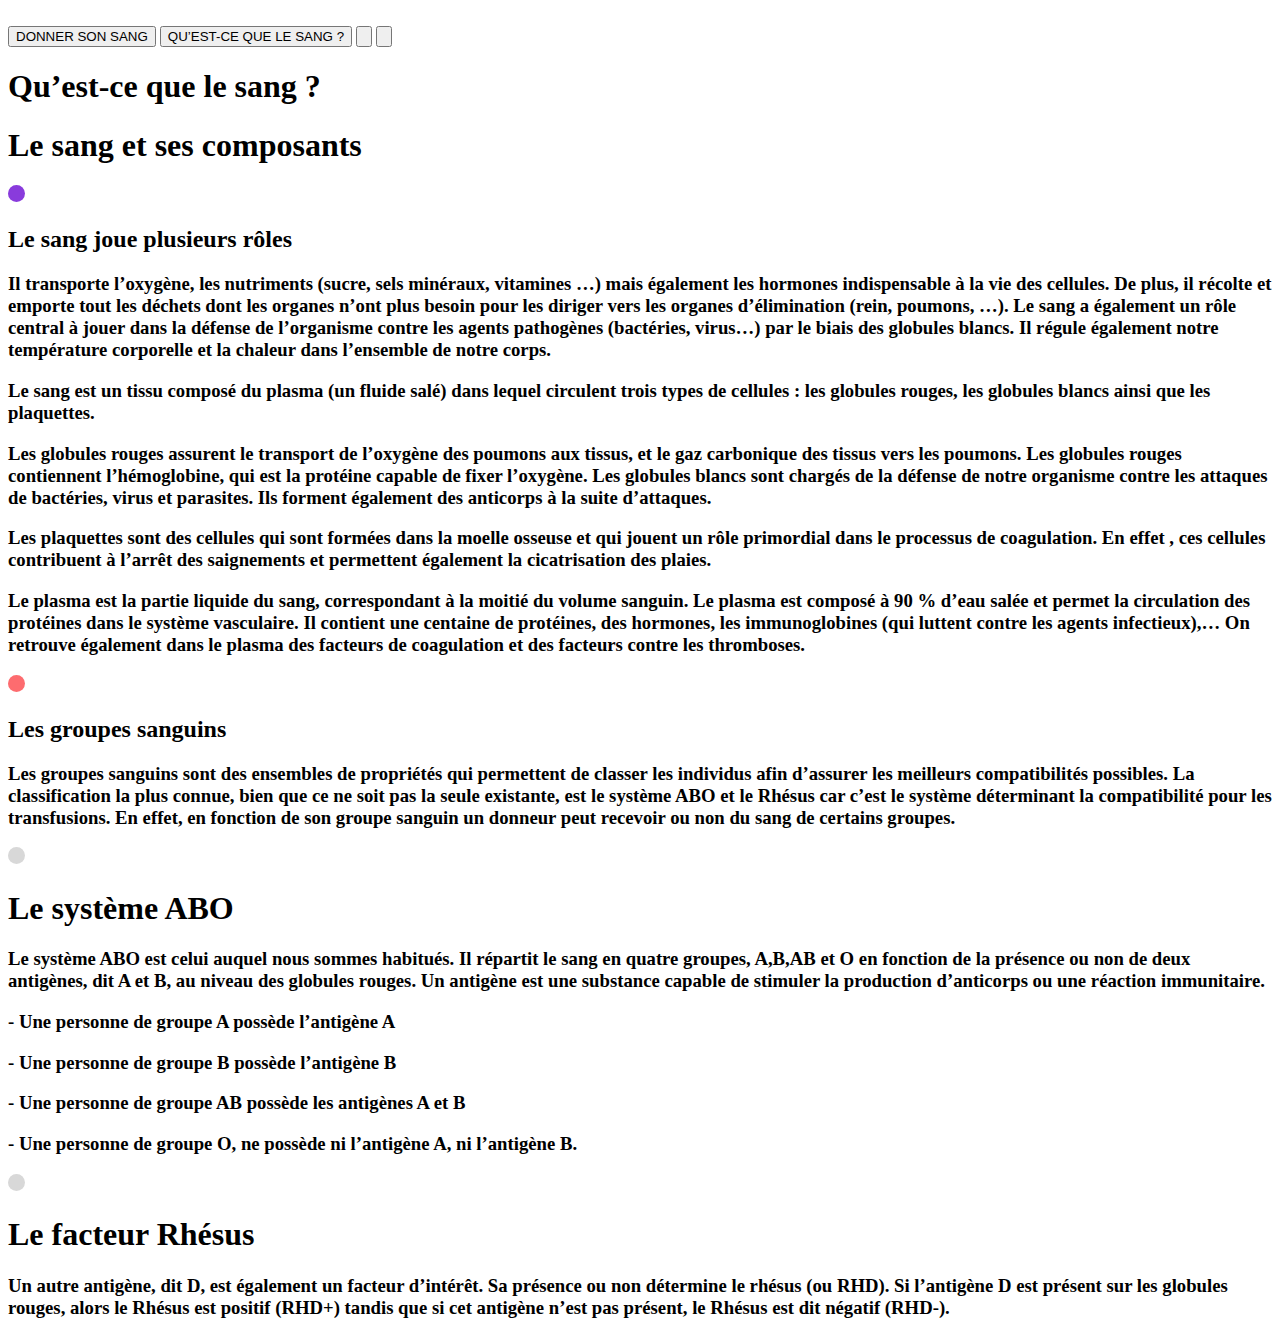
==== alias.html @ 07d772f9 "test3" ====
<!DOCTYPE html>



<html lang="fr">
	<body>
		<head>
			<link rel="stylesheet" href="alias.CSS" />
			<meta charset="utf-8" />
	        <title>A SANG % PREVENTION</title>
	        <link rel="preconnect" href="https://fonts.googleapis.com">
			<link rel="preconnect" href="https://fonts.gstatic.com" crossorigin>
			<link href="https://fonts.googleapis.com/css2?family=Roboto:wght@100;300;400&display=swap" rel="stylesheet">
		</head>

		<div id="intro">
			<header>
				<img src="">
				<nav>
					<a href="index.html"><input type="button" value="DONNER SON SANG" id="survey"></a>
					<a href="alias.html"><input type="button" value="QU’EST-CE QUE LE SANG ?" id="survey"></a>
					<a href="http://x.com/"><input type="button" id="insta"></a>
					<a href="https://www.facebook.com/profile.php?id=100058751013026"><input type="button" id="twitter"></a>
				</nav>
			</header>

			<div id="title">
				<h1 id=title1>Qu’est-ce que le sang ?</h1>
				<h1 id=title2>Le sang et ses composants</h1>
			</div>
		</div>

		<div id="content">
			<div id="content1">
				<div id="role">
					<img src="Ellipse1.svg">
					<h2>Le sang joue plusieurs rôles</h2>
				</div>
				<h3>
					Il transporte l’oxygène, les nutriments (sucre, sels minéraux, vitamines …) mais également les hormones indispensable à la vie des cellules. De plus, il récolte et emporte tout les déchets dont les organes n’ont plus besoin pour les diriger vers les organes d’élimination (rein, poumons, …). Le sang a également un rôle central à jouer dans la défense de l’organisme contre les agents pathogènes (bactéries, virus…) par le biais des globules blancs. Il régule également notre température corporelle et la chaleur dans l’ensemble de notre corps. 

				</h3>
				<h3>				
					Le sang est un tissu composé du plasma (un fluide salé) dans lequel circulent trois types de cellules : les globules rouges, les globules blancs ainsi que les plaquettes.
				</h3>
				<h3>
					Les globules rouges assurent le transport de l’oxygène des poumons aux tissus, et le gaz carbonique des tissus vers les poumons. Les globules rouges contiennent l’hémoglobine, qui est la protéine capable de fixer l’oxygène. 
					Les globules blancs sont chargés de la défense de notre organisme contre les attaques de bactéries, virus et parasites. Ils forment également des anticorps à la suite d’attaques.
				</h3>
				<h3>
					Les plaquettes sont des cellules qui sont formées dans la moelle osseuse et qui jouent un rôle primordial dans le processus de coagulation. En effet , ces cellules contribuent à l’arrêt des saignements et permettent également la cicatrisation des plaies. 
				</h3>
				<h3>
					Le plasma est la partie liquide du sang, correspondant à la moitié du volume sanguin. Le plasma est composé à 90 % d’eau salée et permet la circulation des protéines dans le système vasculaire. Il contient une centaine de protéines, des hormones, les immunoglobines (qui luttent contre les agents infectieux),… On retrouve également dans le plasma des facteurs de coagulation et des facteurs contre les thromboses.
				</h3>
			</div>
			<div id="content1">
				<div id="groupesanguins">
					<img src="Ellipse2.svg">
					<h2>Les groupes sanguins</h2>
				</div>
				<h3>Les groupes sanguins sont des ensembles de propriétés qui permettent de classer les individus afin
					d’assurer les meilleurs compatibilités possibles. La classification la plus connue, bien que ce ne soit
					pas la seule existante, est le système ABO et le Rhésus car c’est le système déterminant la
					compatibilité pour les transfusions. En effet, en fonction de son groupe sanguin un donneur peut
					recevoir ou non du sang de certains groupes.
				</h3>
			</div>

			<div id="content2">
				<div>
					<div>
						<img src="Ellipse3.svg">
						<h1>Le système ABO</h1>
					</div>
					<h3>
						Le système ABO est celui auquel nous sommes habitués. Il répartit le sang en quatre groupes, A,B,AB et O en
						fonction de la présence ou non de deux antigènes, dit A et B, au niveau des globules rouges. Un antigène est une
						substance capable de stimuler la production d’anticorps ou une réaction immunitaire.
					</h3>
					<h3>- Une personne de groupe A possède l’antigène A</h3>
					<h3>- Une personne de groupe B possède l’antigène B</h3>
					<h3>- Une personne de groupe AB possède les antigènes A et B</h3>
					<h3>- Une personne de groupe O, ne possède ni l’antigène A, ni l’antigène B.</h3>
				</div>

				<div>
					<div>
						<img src="Ellipse3.svg">
						<h1>Le facteur Rhésus</h1>
					</div>
					<h3>
						Un autre antigène, dit D, est également un facteur d’intérêt. Sa présence ou non détermine le rhésus (ou RHD). Si
						l’antigène D est présent sur les globules rouges, alors le Rhésus est positif (RHD+) tandis que si cet antigène
						n’est pas présent, le Rhésus est dit négatif (RHD-).
					</h3>
				</div>
			</div>
		</div>
	</body>
</html>
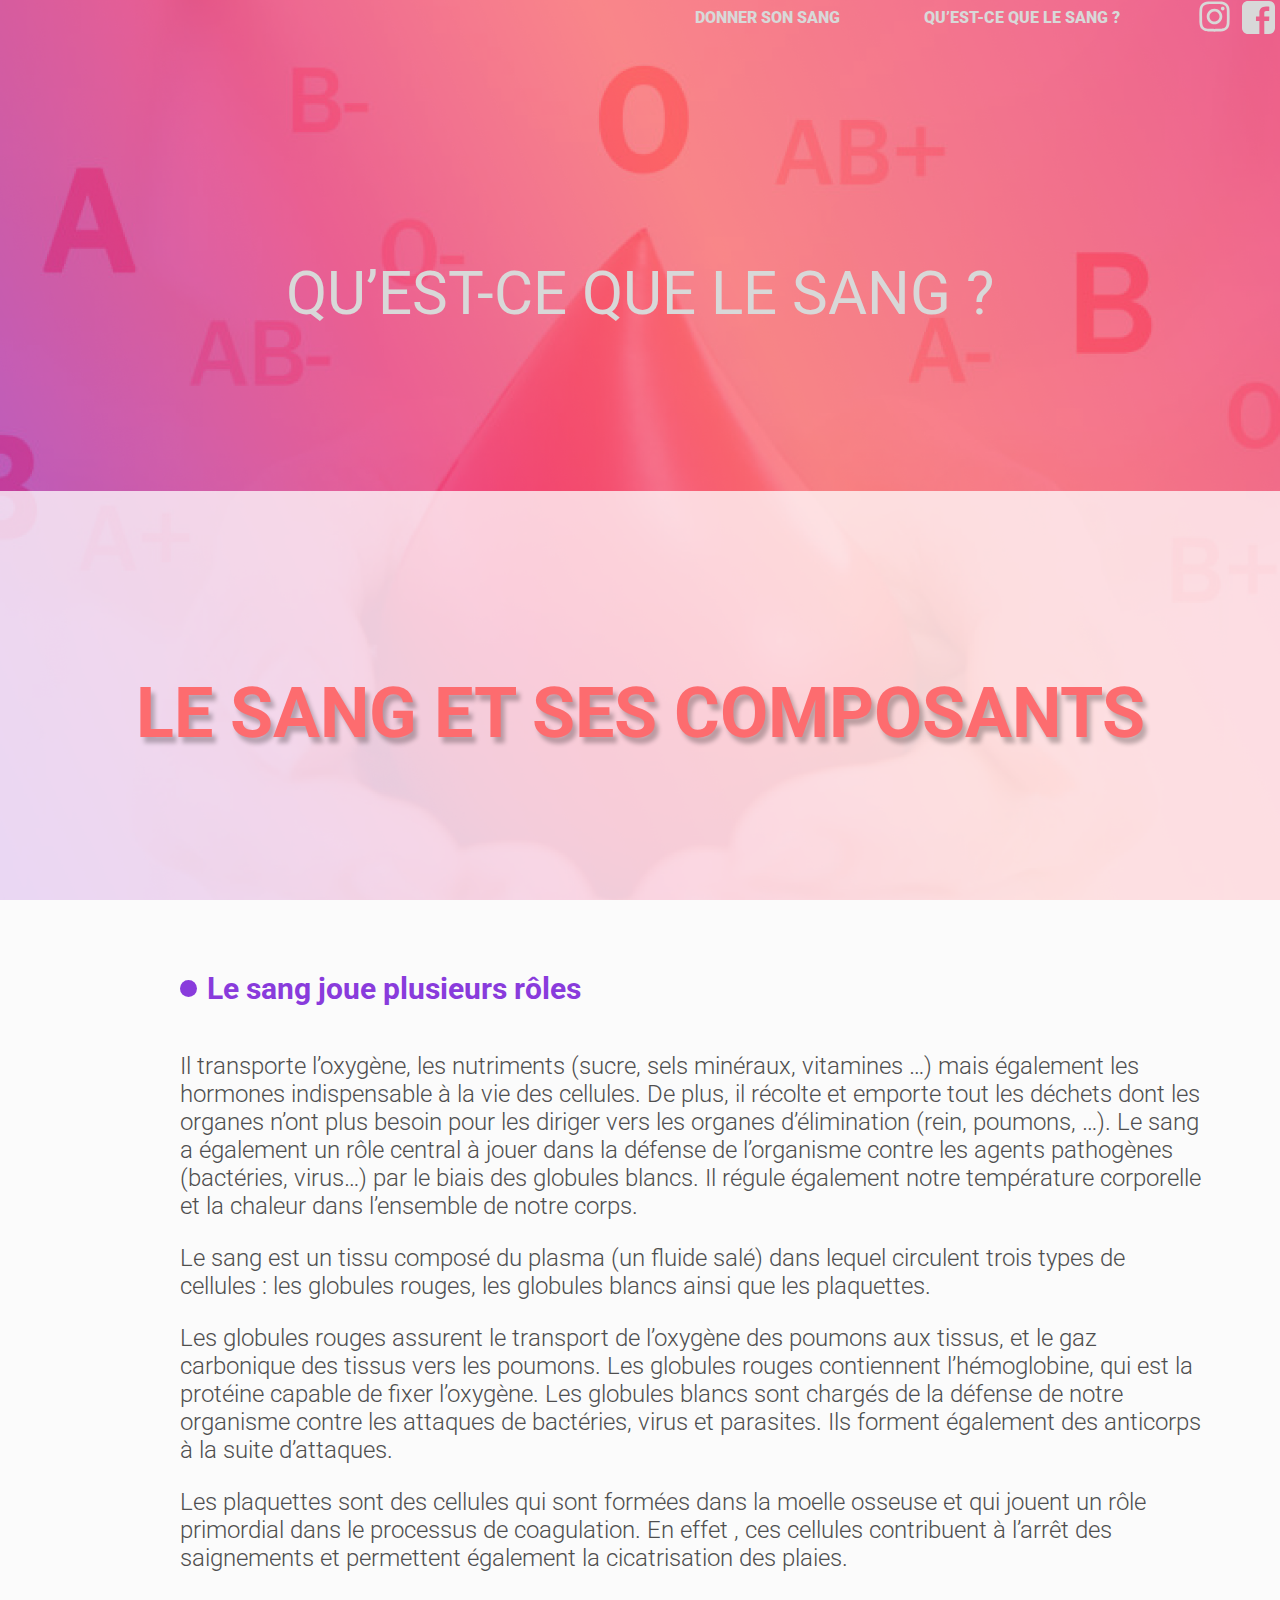
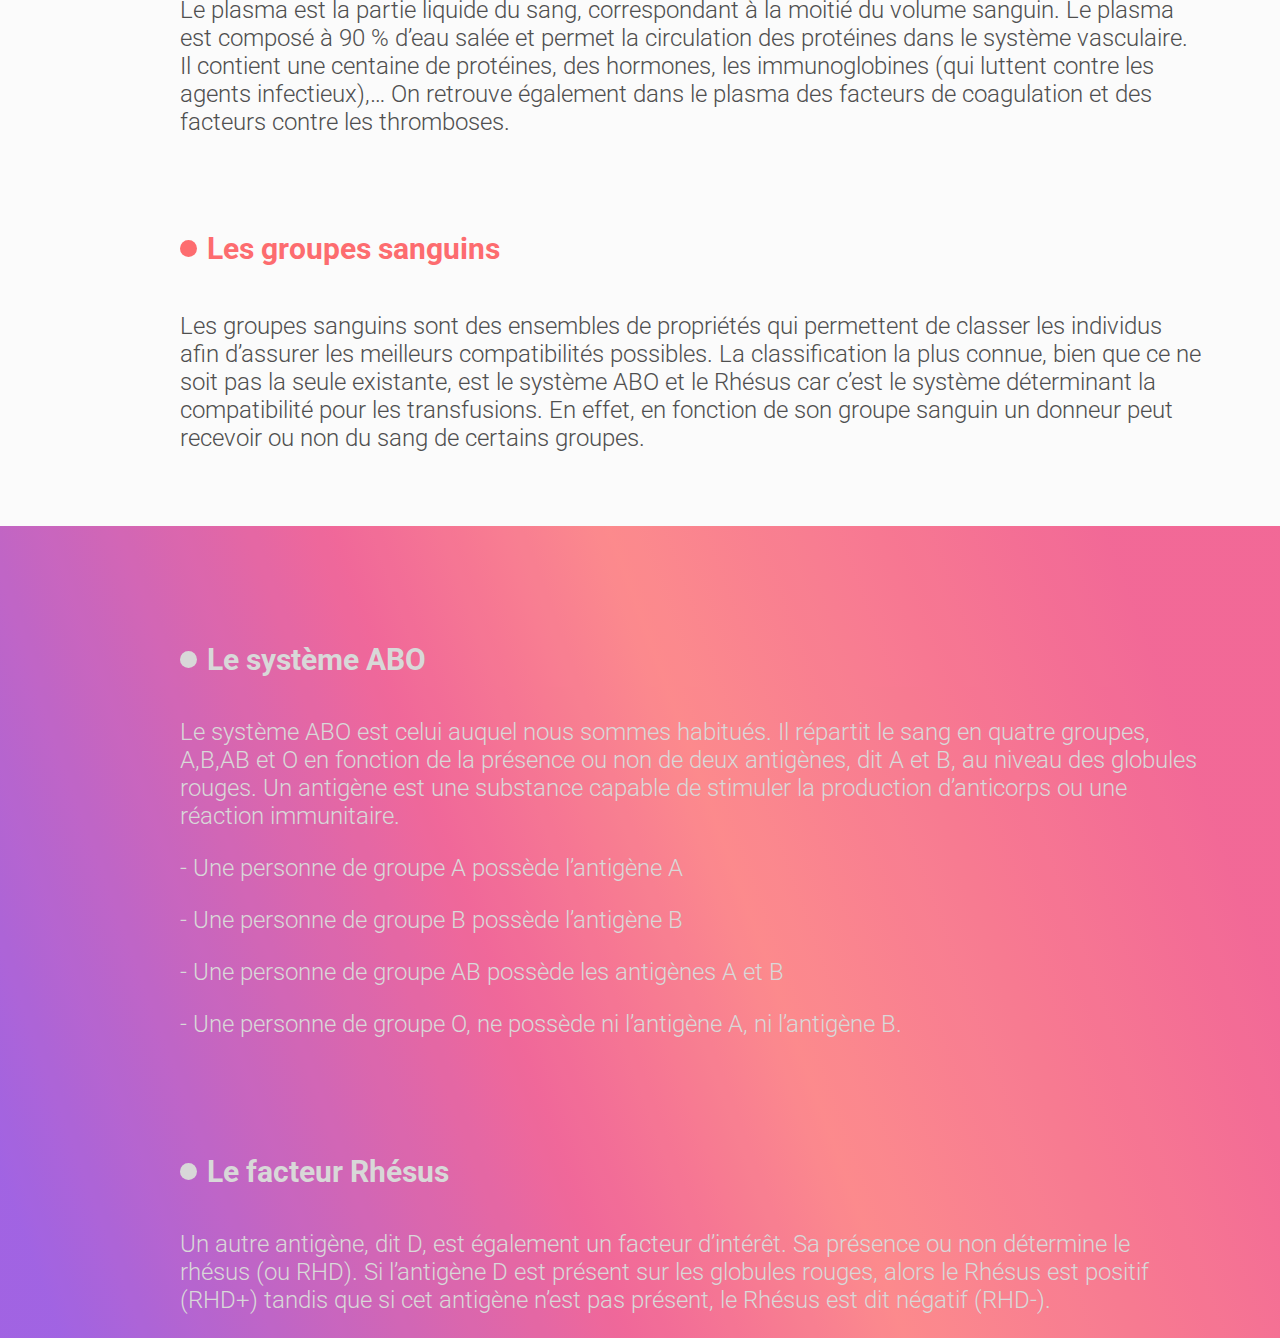
==== commit a42fd87d: "test" ====
--- a/alias.html
+++ b/alias.html
@@ -5,7 +5,7 @@
 <html lang="fr">
 	<body>
 		<head>
-			<link rel="stylesheet" href="alias.CSS" />
+			<link rel="stylesheet" href="alias.css" />
 			<meta charset="utf-8" />
 	        <title>A SANG % PREVENTION</title>
 	        <link rel="preconnect" href="https://fonts.googleapis.com">
--- a/alias.css
+++ b/alias.css
@@ -0,0 +1,264 @@
+body
+{
+	margin: 0px;
+	background-color: #FBFBFB;
+}
+
+
+#intro
+{
+	width: 100%;
+	background-image: url(background.png);
+    background-repeat: no-repeat;
+    background-position: center;
+    background-size: cover;
+    height: 100vh;
+}
+
+
+
+
+header
+{
+	display: flex;
+	flex-direction: row;
+	justify-content: space-between;
+}
+
+
+header nav 
+{
+	display: flex;
+	flex-direction: row;
+	justify-content: space-between;
+	align-items: center;
+	margin: 0px;
+}
+
+nav input
+{
+	border:none;
+	background: none;
+}
+
+
+
+#insta /* bontou insta */
+{
+	background-image: url(insta.svg);
+	width: 34px;
+	height: 34px;
+	margin-right: 10px;
+}
+
+#twitter /* bontou twitter */
+{
+	background-image: url(fb.svg);
+	width: 33px;
+	height: 33px;
+	margin-right: 5px;
+	margin-right: 5px;
+}
+
+#survey
+{
+	font-family: Roboto;
+	font-style: normal;
+	font-weight: 900;
+	font-size: 16px;
+	line-height: 19px;
+	margin-right: 8vh;
+
+	/* silver 1 */
+
+	color: #D8D8D8;
+}
+
+
+#title 
+{
+	display: flex;
+	flex-direction: column;
+	align-items: center;
+	justify-content: center;
+}
+
+
+#title1 
+{	
+	margin-top: 25vh;
+	font-family: Roboto;
+	font-style: normal;
+	font-weight: normal;
+	font-size: 60px;
+	line-height: 70px;
+	display: flex;
+	align-items: center;
+	text-transform: uppercase;
+
+	/* silver 1 */
+
+	color: #D8D8D8;
+}
+
+#title2 
+{	
+	margin-top: 35vh;
+	font-family: Roboto;
+	font-style: normal;
+	font-weight: bold;
+	font-size: 70px;
+	line-height: 59px;
+	display: flex;
+	align-items: center;
+	text-transform: uppercase;
+
+	text-shadow: 4px 6px 4px rgba(0, 0, 0, 0.25);
+
+
+	color: rgba(253, 108, 111, 1);
+}
+
+
+
+
+#content
+{
+	display: flex;
+	flex-direction: column;
+	align-items: center;
+	justify-content: center;
+}
+
+
+
+
+#role
+{
+	display: flex;
+	flex-direction: row;
+	align-items: center;
+	margin-top: 50px;
+}
+
+
+#role img
+{
+	height:17px;
+	width:17px;
+	margin-left: 20vh;
+}
+
+
+#role h2
+{
+	font-family: Roboto;
+	font-style: normal;
+	font-weight: bold;
+	font-size: 30px;
+	line-height: 28px;
+	margin-left: 10px;
+
+	color: #893BDC;
+}
+
+#groupesanguins
+{
+	display: flex;
+	flex-direction: row;
+	align-items: center;
+	margin-top: 50px;
+}
+
+#groupesanguins img
+{
+	height:17px;
+	width:17px;
+	margin-left: 20vh;
+}
+
+#groupesanguins h2
+{
+	font-family: Roboto;
+	font-style: normal;
+	font-weight: bold;
+	font-size: 30px;
+	line-height: 28px;
+	margin-left: 10px;
+
+	color: #FD6C6F;
+}
+
+#content1 h3
+{
+	font-family: Roboto;
+	font-style: normal;
+	font-weight: 300;
+	font-size: 24px;
+	line-height: 28px;
+	margin-left: 20vh;
+	width: 80%;
+
+	/* Gray 2 */
+
+	color: #4F4F4F;
+}
+
+
+#content2
+{
+	margin-top: 50px;
+	background-image: url(backderoulement.svg);
+	background-repeat: no-repeat;
+    background-size: cover;
+}
+
+
+#content2 div
+{
+	margin-top: 100px;
+}
+
+
+
+#content2 div div
+{
+	margin-top: 100px;
+	display: flex;
+	flex-direction: row;
+	align-items: center;
+}
+#content2 div div img
+{
+	height:17px;
+	width:17px;
+	margin-left: 20vh;
+}
+#content2 div div h1
+{
+	font-family: Roboto;
+	font-style: normal;
+	font-weight: bold;
+	font-size: 30px;
+	line-height: 28px;
+	margin-left: 10px;
+
+	color: #D8D8D8;
+}
+
+
+
+#content2 h3
+{
+	font-family: Roboto;
+	font-style: normal;
+	font-weight: 300;
+	font-size: 24px;
+	line-height: 28px;
+	margin-left: 20vh;
+	width: 80%;
+
+	/* silver 1 */
+
+	color: #D8D8D8;
+}